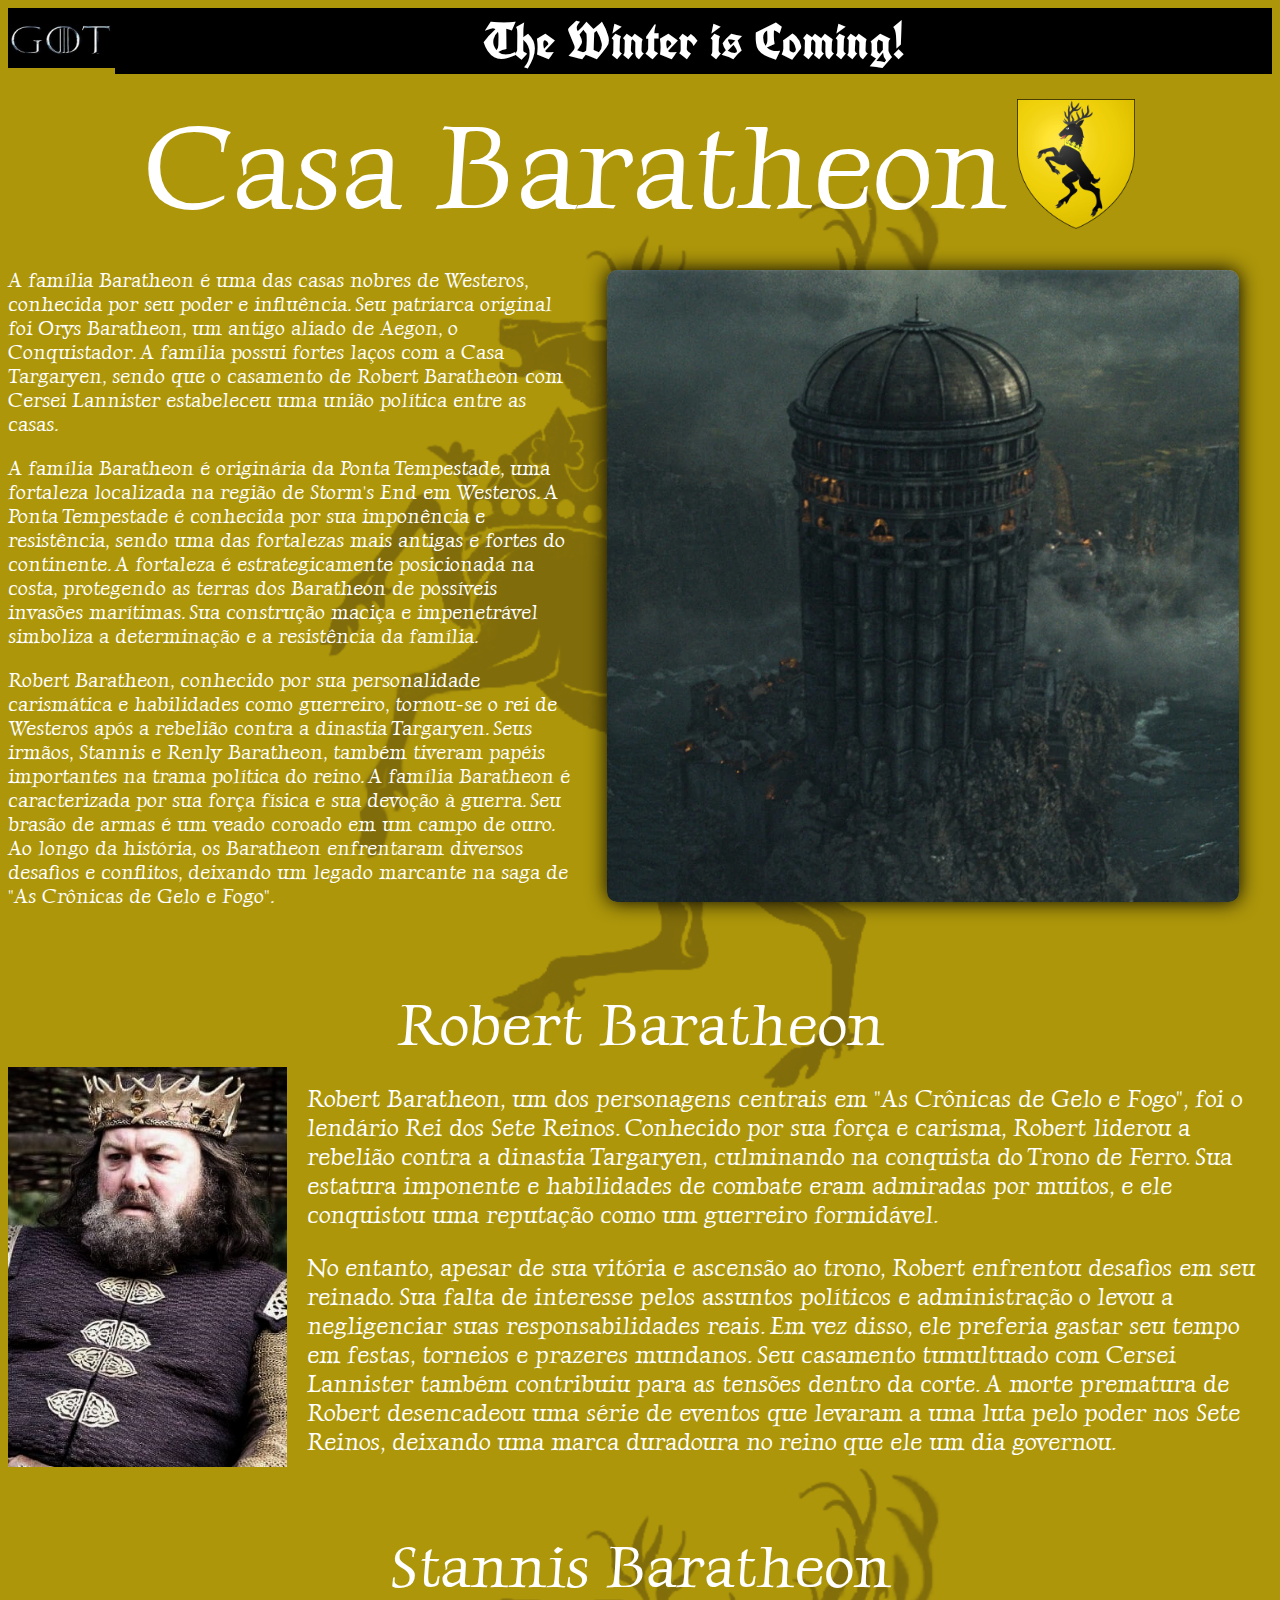
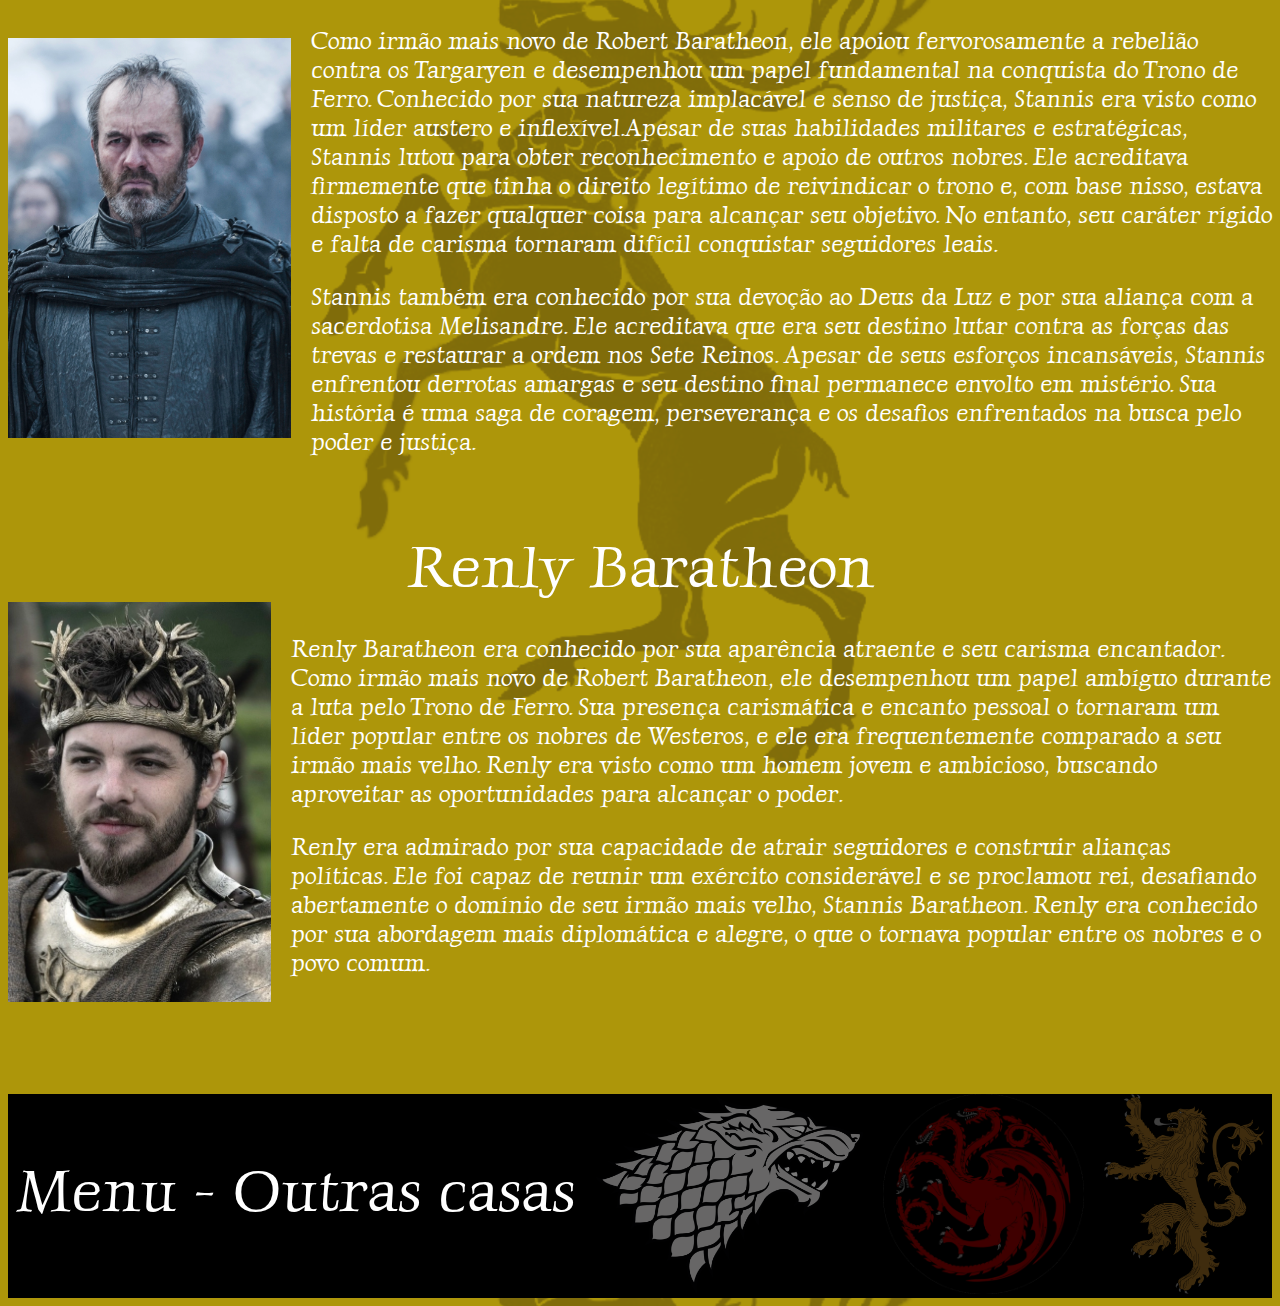
==== casaBaratheon.html @ e33a78ab "adicionando arquivos" ====
<!DOCTYPE html>
<html lang="en">

<head>
    <meta charset="UTF-8">
    <meta http-equiv="X-UA-Compatible" content="IE=edge">
    <meta name="viewport" content="width=device-width, initial-scale=1.0">
    <meta name="keywords" content="Game of Thrones, GOT, Baratheon">
<meta name="description" content="A Casa Baratheon, que ganhou o Trono de Ferro após a rebelião que depôs os Targaryen. Eles são liderados por Robert Baratheon e, mais tarde, por seu irmão mais novo, Stannis.">
<link rel="shortcut icon" href="imagens/logoGOT.jpg">
    <link rel="stylesheet" href="casaBaratheon.css">
    <link rel="preconnect" href="https://fonts.googleapis.com">
    <link rel="preconnect" href="https://fonts.gstatic.com" crossorigin>
    <link
        href="https://fonts.googleapis.com/css2?family=Luxurious+Roman&family=Saira+Semi+Condensed:wght@700&family=UnifrakturCook:wght@700&display=swap"
        rel="stylesheet">
    <title>Game Of Thrones - Casa Baratheon</title>
</head>

<body>

    <header>
        <div id="homeButton">
            <a href="index.html"> <img src="imagens/logoGOT.jpg" height="60px" alt="home"></a>

        </div>
        <div class="GOTslogan">The Winter is Coming!</div>
    </header>

    <section>
        <div id="titulo">
            <div id="mainTitle">Casa Baratheon</div>
            <div id="brasao"><img src="imagens/logoBaratheon.webp"
                    alt="Brasão da Casa Baratheon, fundo amarelo com Veado" height="130"></div>
        </div>
    </section>

    <main>

        <article id="apresentacao">
            <div id="openText">
                <p>
                    A família Baratheon é uma das casas nobres de Westeros, conhecida por seu poder e influência. Seu
                    patriarca original foi Orys Baratheon, um antigo aliado de Aegon, o Conquistador. A família possui
                    fortes laços com a Casa Targaryen, sendo que o casamento de Robert Baratheon com Cersei Lannister
                    estabeleceu uma união política entre as casas.
                </p>
                <p>
                    A família Baratheon é originária da Ponta Tempestade, uma fortaleza localizada na região de Storm's
                    End em Westeros. A Ponta Tempestade é conhecida por sua imponência e resistência, sendo uma das
                    fortalezas mais antigas e fortes do continente. A fortaleza é estrategicamente posicionada na costa,
                    protegendo as terras dos Baratheon de possíveis
                    invasões marítimas. Sua construção maciça e impenetrável simboliza a determinação e a resistência da
                    família.
                </p>
                <p>
                    Robert Baratheon, conhecido por sua personalidade carismática e habilidades como guerreiro,
                    tornou-se o rei de Westeros após a rebelião contra a dinastia Targaryen. Seus irmãos, Stannis e
                    Renly Baratheon, também tiveram papéis importantes na trama política do reino.
                    A família Baratheon é caracterizada por sua força física e sua devoção à guerra. Seu brasão de armas
                    é um veado coroado em um campo de ouro. Ao longo da história, os Baratheon enfrentaram diversos
                    desafios e conflitos, deixando um legado marcante na saga de "As Crônicas de Gelo e Fogo".
                </p>
            </div>
            <div id="imgPonta"><img src=" imagens/pontaTempestade.webp" alt="Ponta tempestade"></div>
        </article>

        <section>
            <div class="nome">
                Robert Baratheon
            </div>
            <div class="fotoBio">
                <div>
                    <img src="imagens/robertBaratheon.jpg" height="400px">
                </div>
                <div class="bio">
                    <p>Robert Baratheon, um dos personagens centrais em "As Crônicas de Gelo e Fogo", foi o lendário Rei
                        dos Sete Reinos. Conhecido por sua força e carisma, Robert liderou a rebelião contra a dinastia
                        Targaryen, culminando na conquista do Trono de Ferro. Sua estatura imponente e habilidades de
                        combate eram admiradas por muitos, e ele conquistou uma reputação como um guerreiro formidável.
                    </p>
                    <p> No entanto, apesar de sua vitória e ascensão ao trono, Robert enfrentou desafios em seu reinado.
                        Sua falta de interesse pelos assuntos políticos e administração o levou a negligenciar suas
                        responsabilidades reais. Em vez disso, ele preferia gastar seu tempo em festas, torneios e
                        prazeres mundanos. Seu casamento tumultuado com Cersei Lannister também contribuiu para as
                        tensões dentro da corte. A morte prematura de Robert desencadeou uma série de eventos que
                        levaram a uma luta pelo poder nos Sete Reinos, deixando uma marca duradoura no reino que ele um
                        dia governou.
                    </p>
                </div>
            </div>
            <div class="nome">
                Stannis Baratheon
            </div>
            <div class="fotoBio">
                <div class="fotoBaratheon">
                    <img src="imagens/stannisBaratheon.webp" height="400px">
                </div>
                <div class="bio">
                    <p>Como irmão mais novo de Robert Baratheon, ele apoiou fervorosamente a rebelião contra os
                        Targaryen e desempenhou um papel fundamental na conquista do Trono de Ferro. Conhecido por sua
                        natureza implacável e senso de justiça, Stannis era visto como um líder austero e
                        inflexível.Apesar de suas habilidades militares e estratégicas, Stannis lutou para obter
                        reconhecimento e apoio de outros nobres. Ele acreditava firmemente que tinha o direito legítimo
                        de reivindicar o trono e, com base nisso, estava disposto a fazer qualquer coisa para alcançar
                        seu objetivo. No entanto, seu caráter rígido e falta de carisma tornaram difícil conquistar
                        seguidores leais.
                    </p>
                    <p> Stannis também era conhecido por sua devoção ao Deus da Luz e por sua aliança com a sacerdotisa
                        Melisandre. Ele acreditava que era seu destino lutar contra as forças das trevas e restaurar a
                        ordem nos Sete Reinos. Apesar de seus esforços incansáveis, Stannis enfrentou derrotas amargas e
                        seu destino final permanece envolto em mistério. Sua história é uma saga de coragem,
                        perseverança e os desafios enfrentados na busca pelo poder e justiça.
                    </p>
                </div>
            </div>
            <div class="nome">
                Renly Baratheon
            </div>
            <div class="fotoBio">
                <div class="fotoBaratheon">
                    <img src="imagens/renlyBaratheon.webp" height="400px">
                </div>
                <div class="bio">
                    <p>Renly Baratheon era conhecido por
                        sua aparência atraente e seu carisma encantador. Como irmão mais novo de Robert Baratheon, ele
                        desempenhou um papel ambíguo durante a luta pelo Trono de Ferro. Sua presença carismática e
                        encanto pessoal o tornaram um líder popular entre os nobres de Westeros, e ele era
                        frequentemente comparado a seu irmão mais velho.
                        Renly era visto como um homem
                        jovem e ambicioso, buscando aproveitar as oportunidades para alcançar o poder.</p>
                    <p> Renly era admirado por sua capacidade de atrair seguidores e construir alianças políticas. Ele
                        foi capaz de reunir um exército considerável e se proclamou rei, desafiando abertamente o
                        domínio de seu irmão mais velho, Stannis Baratheon. Renly era conhecido por sua abordagem mais
                        diplomática e alegre, o que o tornava popular entre os nobres e o povo comum.
                    </p>
                </div>
            </div>
        </section>

    </main>

    <nav>
        <style>
            .highlight {
                opacity: 1;
            }

            .fade {
                opacity: 0.5;
            }
        </style>
        <br>
        <br>
        <div id="menu">
            <div>
                <p id="textoMenu">Menu - Outras casas</p>
            </div>
            <div><a href="casaStark.html"><img src="imagens/logoStark.png" class="highlight"
                        onmouseover="mudarTexto('Stark')" height="200px"></a></div>
            <div><a href="casatargaryen.html"><img src="imagens/logoTargaryen.png" class="fade"
                        onmouseover="mudarTexto('Targaryen')" height="200px"></a></div>
            <div><a href="casaLannister.html"><img src="imagens/logoLannister.png" class="fade"
                        onmouseover="mudarTexto('Lannister')" height="200px"></a></div>
        </div>

        <script>
            function mudarTexto(texto) {
                document.getElementById("textoMenu").innerHTML = texto;

                var imagens = document.getElementsByTagName("img");
                for (var i = 0; i < imagens.length; i++) {
                    if (imagens[i].classList.contains("highlight")) {
                        imagens[i].classList.remove("highlight");
                        imagens[i].classList.add("fade");
                    }
                    if (imagens[i].src === event.target.src) {
                        imagens[i].classList.remove("fade");
                        imagens[i].classList.add("highlight");
                    }
                }
            }
        </script>
    </nav>
</body>

</html>
---- casaBaratheon.css ----
body {
    background: url(imagens/fundoBaratheon.png);
    background-size: 100%;
    background-attachment: scroll;
}

p {
    font-family: 'Luxurious Roman', cursive;
    color: #FFFF;
}

header {
    display: flex;
    flex-direction: row;
    align-content: center;
}

.homeButton {
    background-color: #000000;
    justify-content: center;
}

.GOTslogan {
    flex-grow: 1;
    text-align: center;
    color: white;
    background-color: black;
    font-family: 'UnifrakturCook', cursive;
    font-size: 50px;
}

#titulo {
    display: flex;
    align-items: center;
    gap: 10px;
    margin-top: 20px;
    margin-left: 0;
    justify-content: center;
}

#mainTitle {
    text-align: center;
    margin: 0;
    color: #FFFF;
    font-size: 120px;
}

#apresentacao {
    display: grid;
    grid-template-areas:
        "imgPonta openText";
    grid-template-columns: 45% 50%;
    align-items: center;
    gap: 30px;
    margin-top: 10px;
    margin-bottom: 10px;
}

#imgPonta img {
    width: 100%;
    object-fit: cover;
    margin-right: 10px;
    border-radius: 10px;
    box-shadow: 0px 0px 20px 0px #000000;
}

#openText {
    font-size: 20px;
    font-family: 'Luxurious Roman', cursive;
    color:#FFFF;
}

section {
    display: grid;
    grid-template-areas: 
    "nome"
    "fotoBaratheon bio";
    font-family: 'Luxurious Roman', cursive;
    color:#FFFF;
}

.nome {
    font-size: 60px;
    color: #FFFF;
    display: flex;
    align-items: center;
    justify-content: center;
    margin-top: 50px;
}

.fotoBio{
    display: grid;
    grid-template-areas: 
    "fotoBaratheon bio";
    align-items: center;
    font-size: x-large;
    column-gap: 20px;
}

#menu {
    display: flex;
    justify-content: center;
    margin-top: 50px;
    gap: 20px;
    background-color: black;
}

#menu a {
    opacity: 0.5;
    transition: opacity 0.3s;
}

#menu a:hover {
    opacity: 1;
}

.highlight {
    opacity: 1 !important;
}

#textoMenu{
    font-size: 60px;
    font-family: 'Luxurious Roman', cursive;
    color:#FFFF;
}
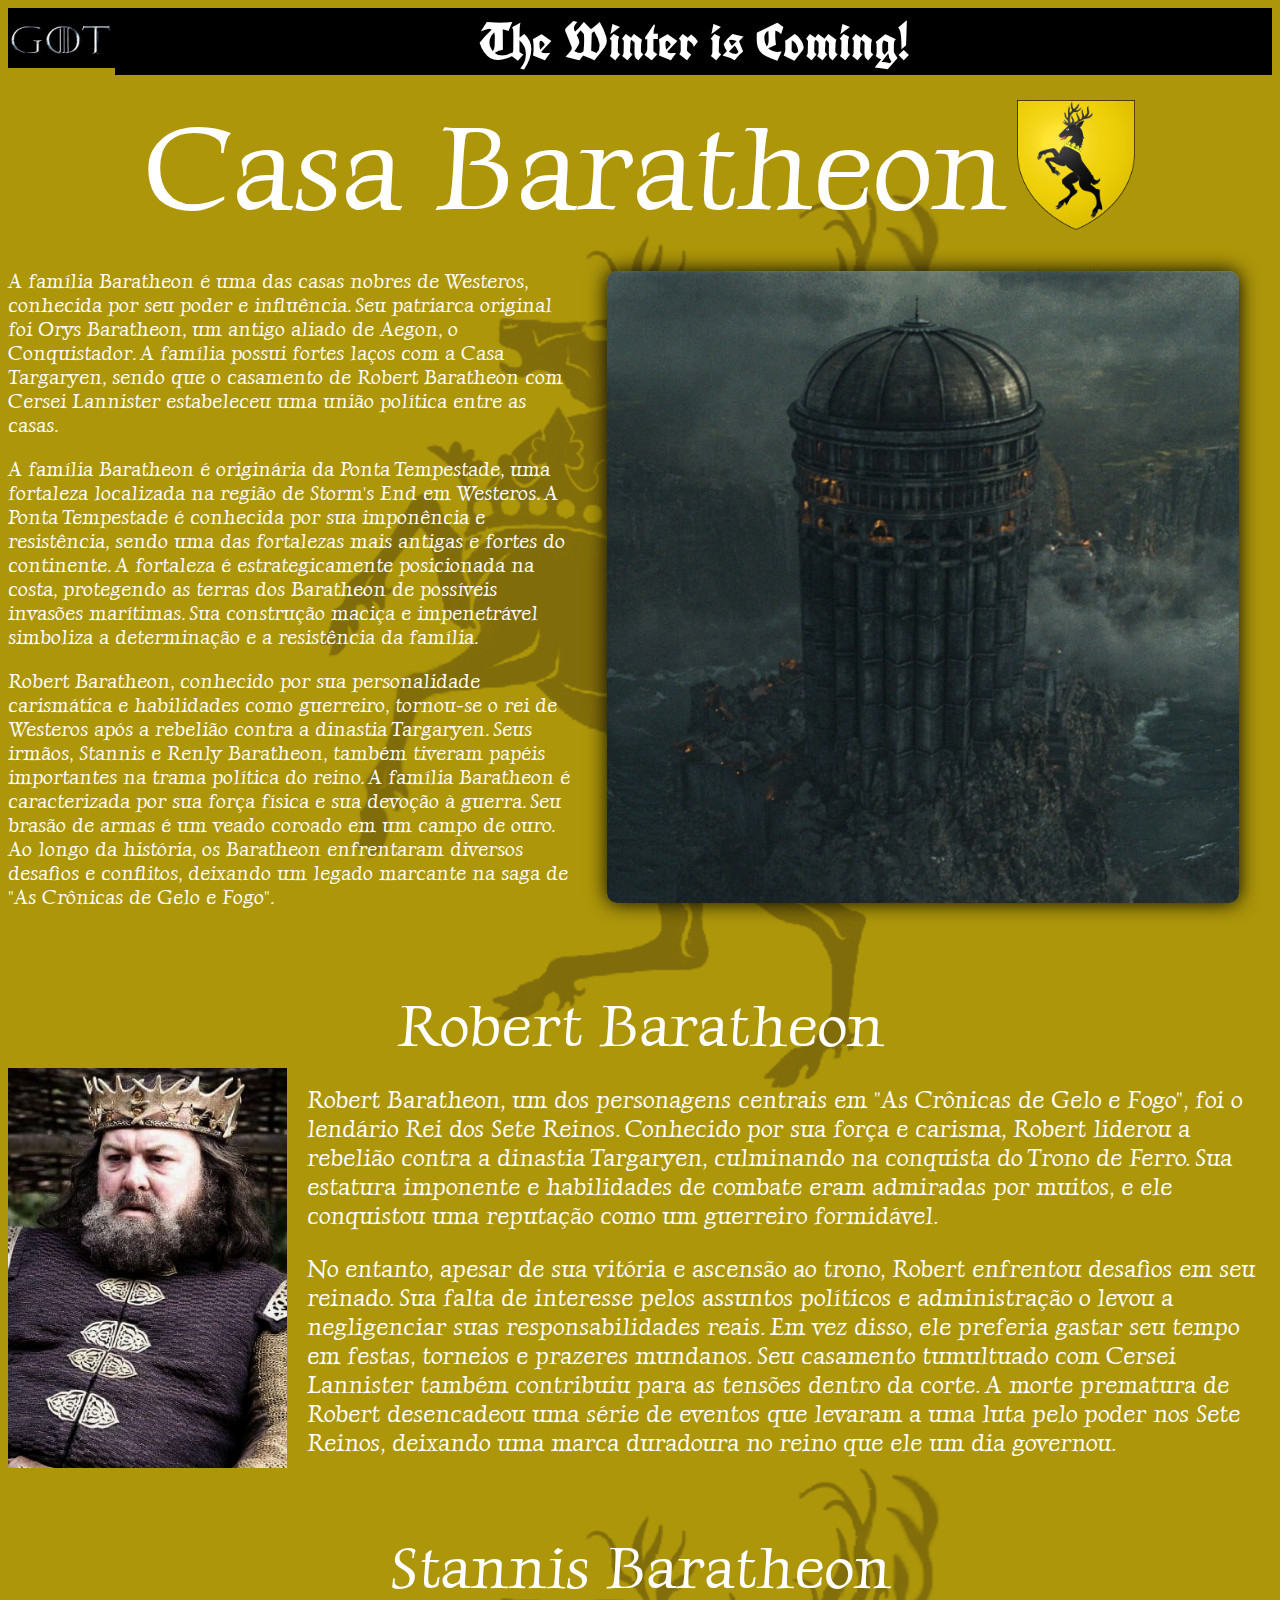
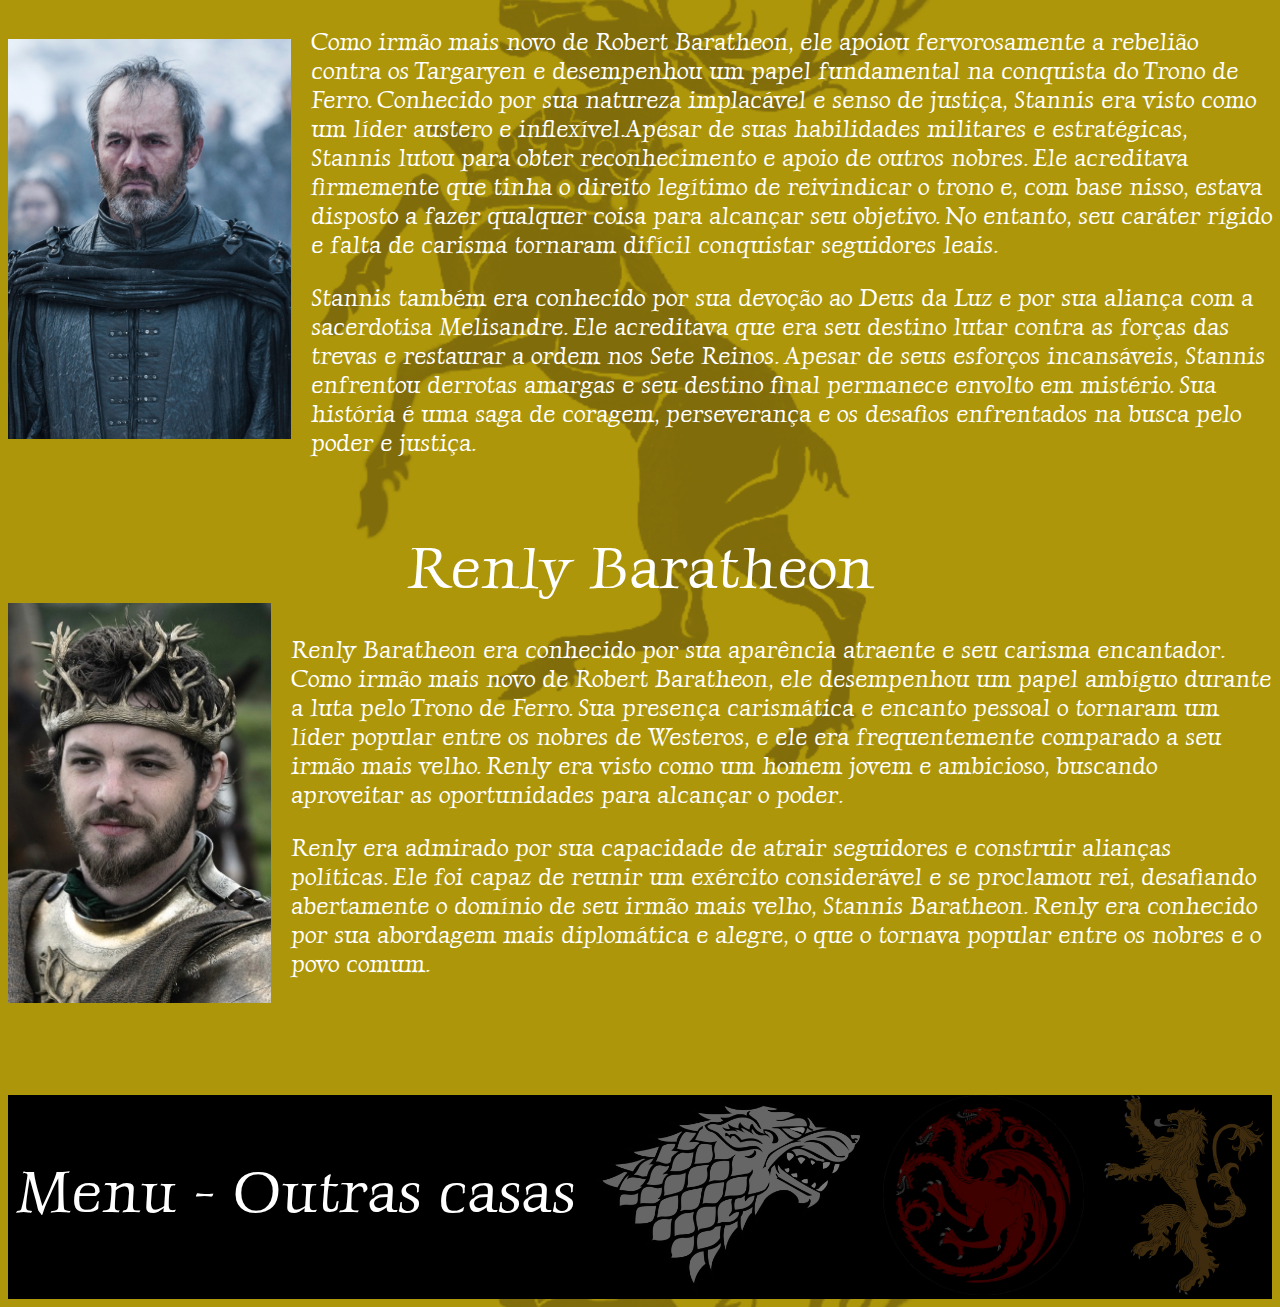
==== commit 1acab816: "agora foi?" ====
--- a/casaBaratheon.html
+++ b/casaBaratheon.html
@@ -1,5 +1,5 @@
 <!DOCTYPE html>
-<html lang="en">
+<html lang="pt">
 
 <head>
     <meta charset="UTF-8">
--- a/casaBaratheon.css
+++ b/casaBaratheon.css
@@ -26,7 +26,7 @@
     color: white;
     background-color: black;
     font-family: 'UnifrakturCook', cursive;
-    font-size: 50px;
+    font-size: 51px;
 }
 
 #titulo {
